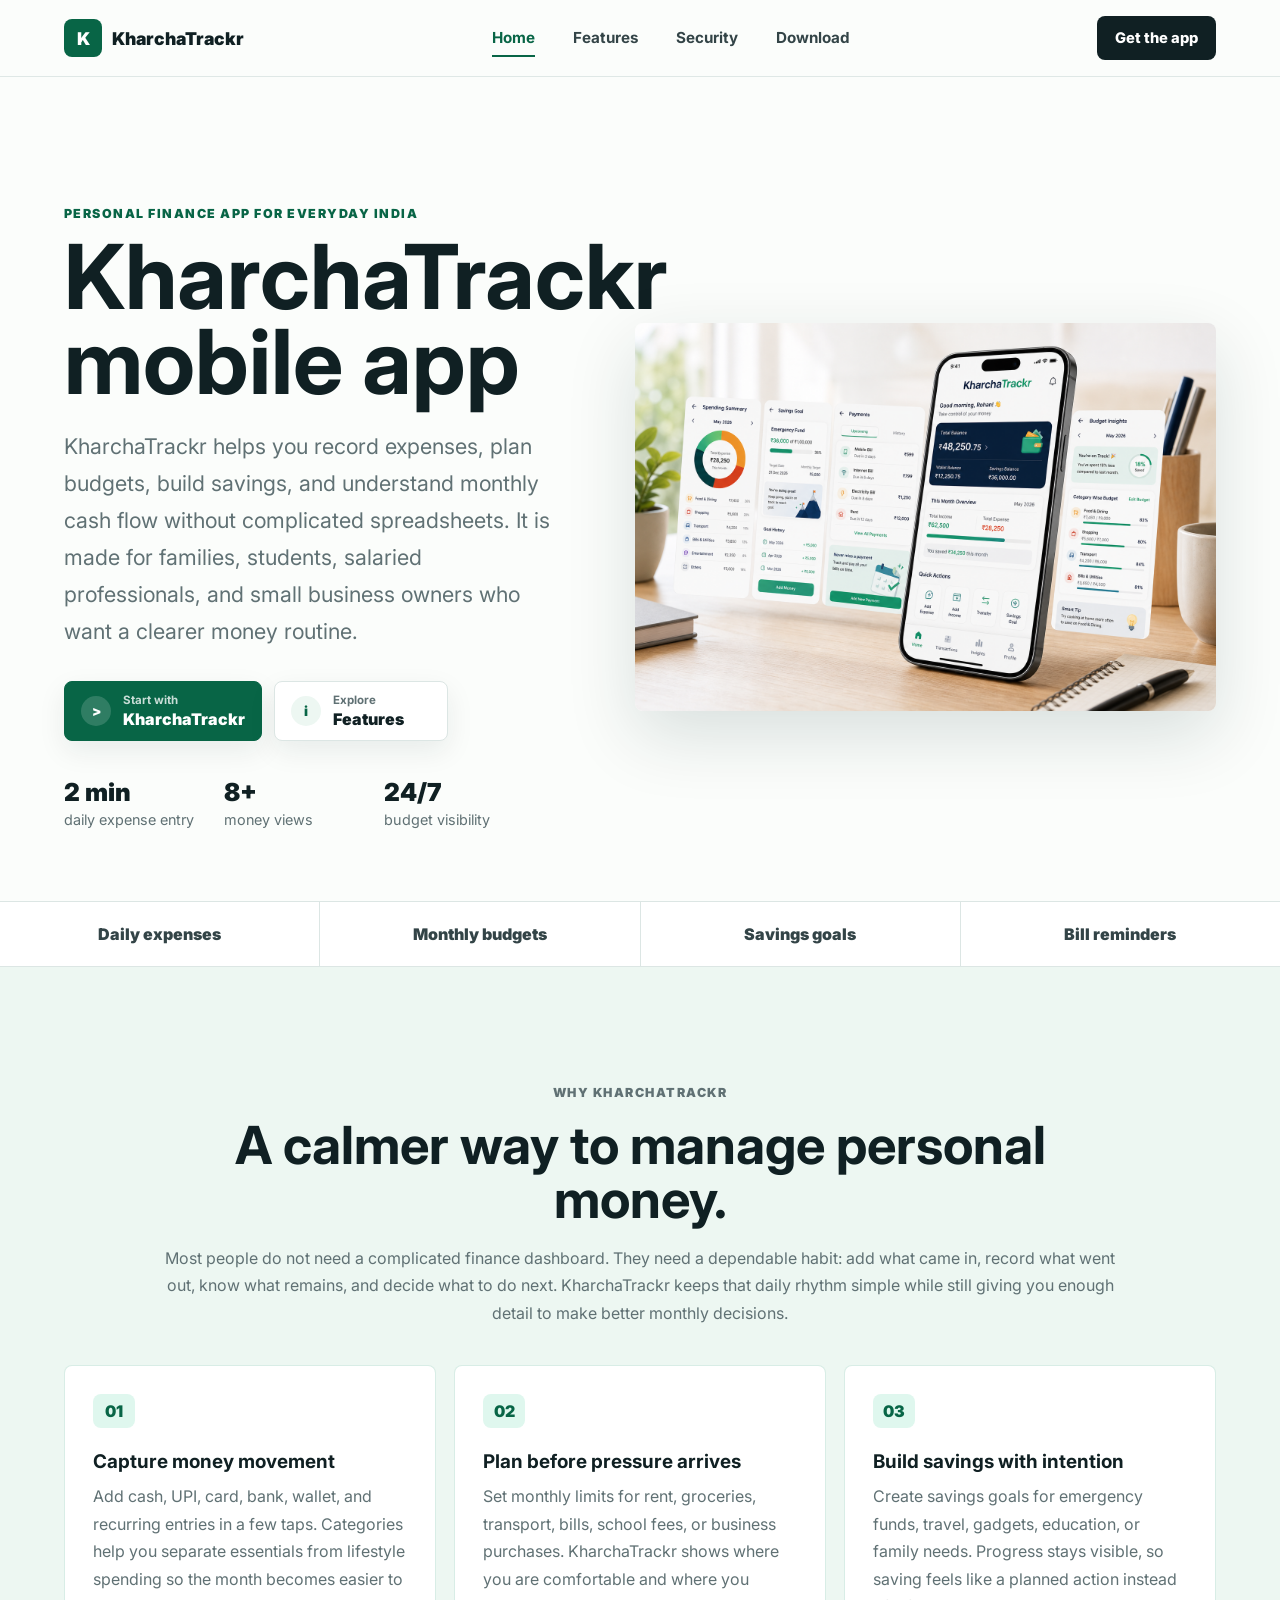
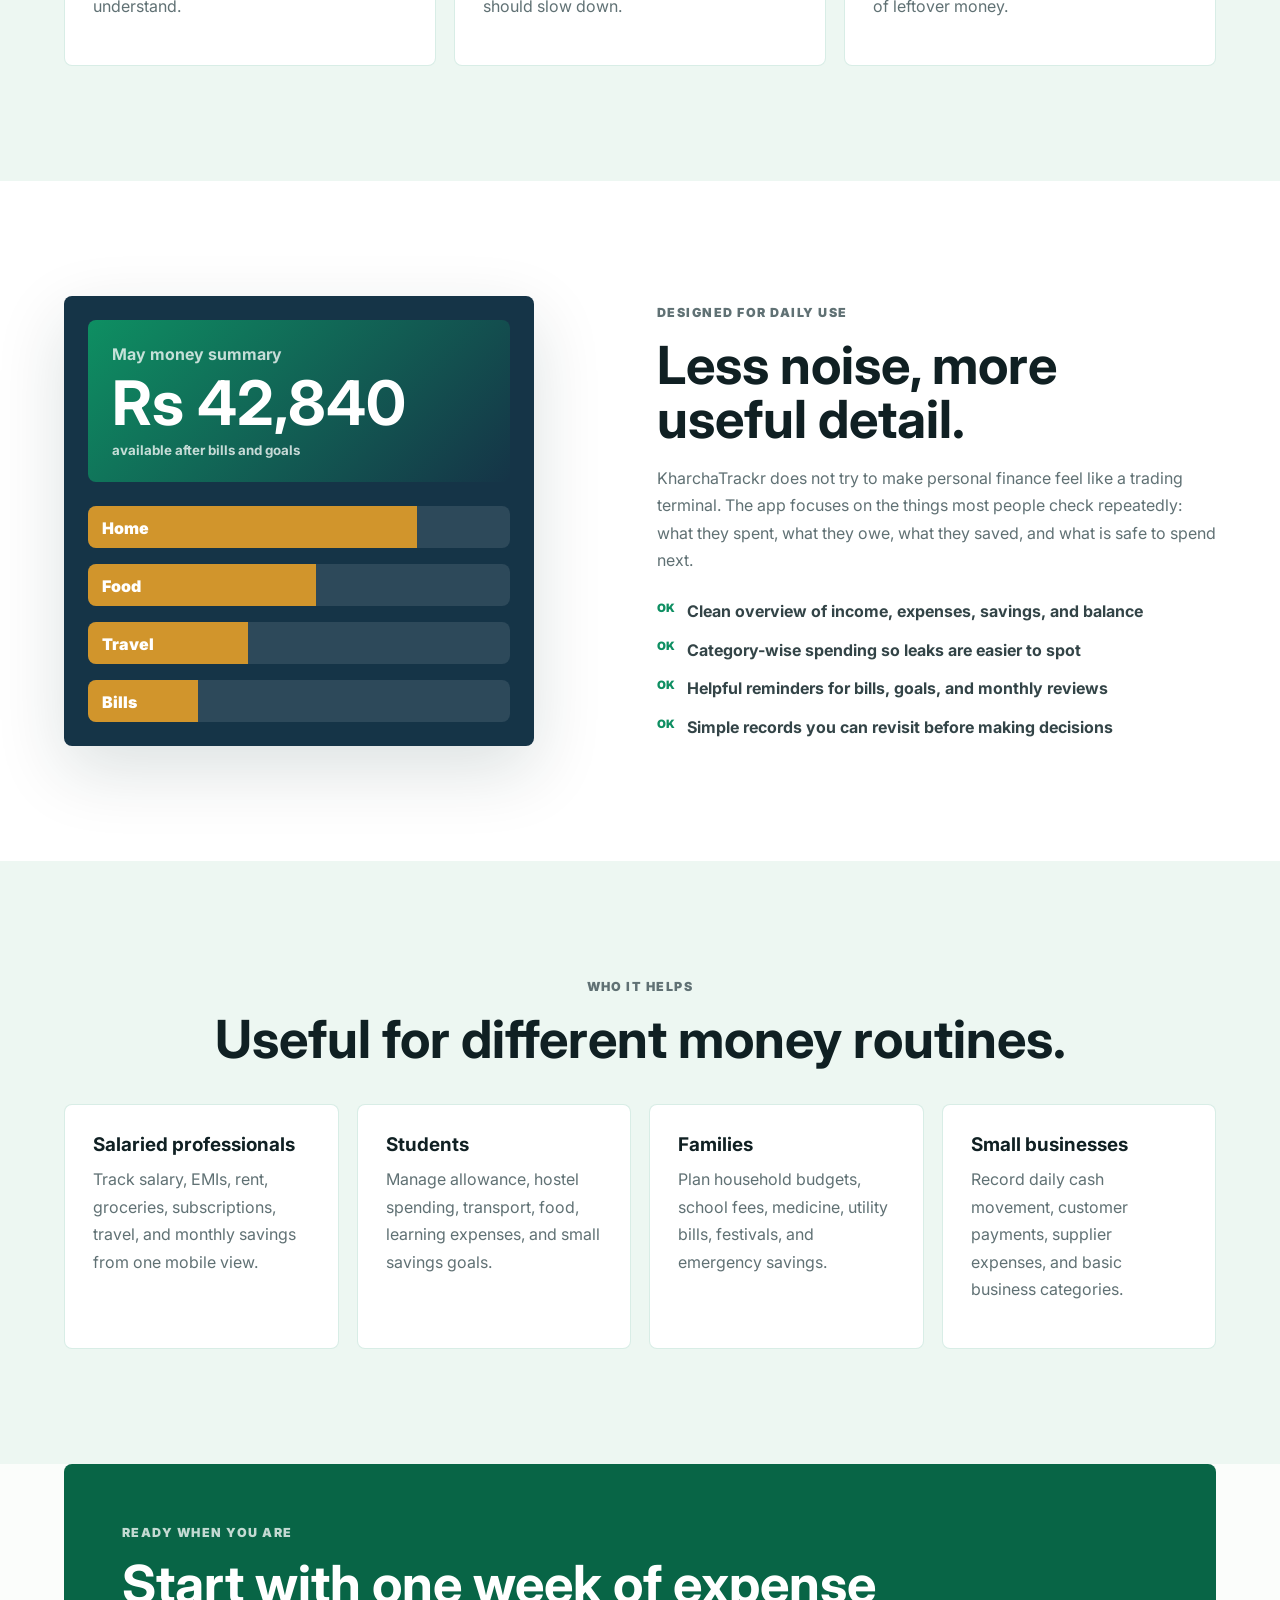
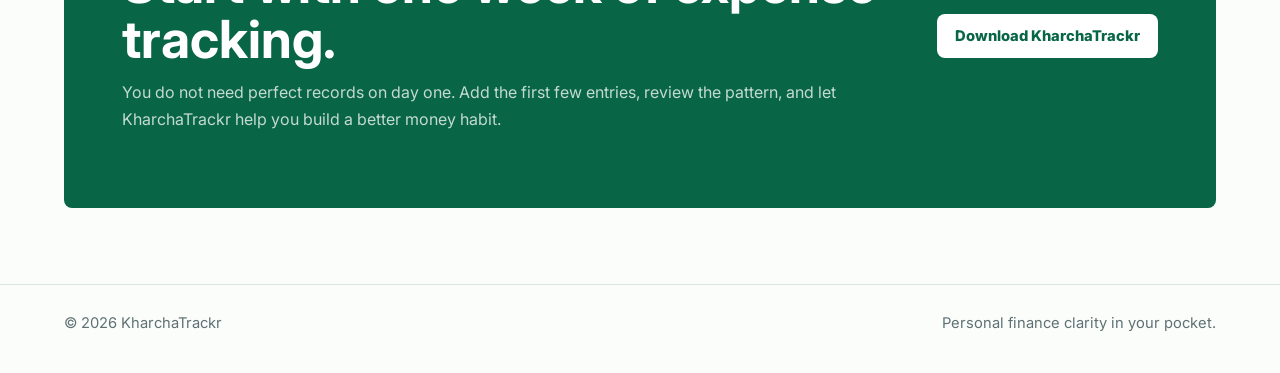
==== index.html @ 27fe38fa "Upload" ====
﻿<!doctype html>
<html lang="en">
  <head>
    <meta charset="utf-8">
    <meta name="viewport" content="width=device-width, initial-scale=1">
    <title>KharchaTrackr Mobile App - Money Management Made Simple</title>
    <meta
      name="description"
      content="KharchaTrackr is a personal finance mobile app for expense tracking, savings goals, budgets, reminders, and practical money insights."
    >
    <link rel="preconnect" href="https://fonts.googleapis.com">
    <link rel="preconnect" href="https://fonts.gstatic.com" crossorigin>
    <link href="https://fonts.googleapis.com/css2?family=Inter:wght@400;500;600;700;800;900&display=swap" rel="stylesheet">
    <link rel="stylesheet" href="styles.css">
  </head>
  <body>
    <header class="site-header" aria-label="Primary navigation">
      <a class="brand" href="index.html" aria-label="KharchaTrackr home">
        <span class="brand-mark">K</span>
        <span>KharchaTrackr</span>
      </a>
      <nav class="nav-links" aria-label="Main menu">
        <a class="active" href="index.html">Home</a>
        <a href="features.html">Features</a>
        <a href="security.html">Security</a>
        <a href="download.html">Download</a>
      </nav>
      <a class="header-action" href="download.html">Get the app</a>
    </header>

    <main>
      <section class="hero hero-large">
        <div class="hero-copy">
          <p class="eyebrow">Personal finance app for everyday India</p>
          <h1>KharchaTrackr mobile app</h1>
          <p class="hero-text">
            KharchaTrackr helps you record expenses, plan budgets, build savings,
            and understand monthly cash flow without complicated spreadsheets.
            It is made for families, students, salaried professionals, and small
            business owners who want a clearer money routine.
          </p>
          <div class="hero-actions" aria-label="Primary actions">
            <a class="store-button primary" href="download.html">
              <span class="store-icon" aria-hidden="true">&gt;</span>
              <span>
                <small>Start with</small>
                KharchaTrackr
              </span>
            </a>
            <a class="store-button" href="features.html">
              <span class="store-icon" aria-hidden="true">i</span>
              <span>
                <small>Explore</small>
                Features
              </span>
            </a>
          </div>
          <dl class="hero-stats" aria-label="KharchaTrackr highlights">
            <div>
              <dt>2 min</dt>
              <dd>daily expense entry</dd>
            </div>
            <div>
              <dt>8+</dt>
              <dd>money views</dd>
            </div>
            <div>
              <dt>24/7</dt>
              <dd>budget visibility</dd>
            </div>
          </dl>
        </div>
        <figure class="hero-media">
          <img
            src="assets/kharchatrackr-hero.png"
            alt="KharchaTrackr mobile app shown on a smartphone with spending, savings, and budget screens"
          >
        </figure>
      </section>

      <section class="trust-strip" aria-label="KharchaTrackr workflows">
        <span>Daily expenses</span>
        <span>Monthly budgets</span>
        <span>Savings goals</span>
        <span>Bill reminders</span>
      </section>

      <section class="section intro-section">
        <div class="section-heading wide">
          <p class="eyebrow">Why KharchaTrackr</p>
          <h2>A calmer way to manage personal money.</h2>
          <p>
            Most people do not need a complicated finance dashboard. They need a
            dependable habit: add what came in, record what went out, know what
            remains, and decide what to do next. KharchaTrackr keeps that daily
            rhythm simple while still giving you enough detail to make better
            monthly decisions.
          </p>
        </div>
        <div class="story-grid">
          <article class="story-card">
            <span class="card-kicker">01</span>
            <h3>Capture money movement</h3>
            <p>
              Add cash, UPI, card, bank, wallet, and recurring entries in a few
              taps. Categories help you separate essentials from lifestyle
              spending so the month becomes easier to understand.
            </p>
          </article>
          <article class="story-card">
            <span class="card-kicker">02</span>
            <h3>Plan before pressure arrives</h3>
            <p>
              Set monthly limits for rent, groceries, transport, bills, school
              fees, or business purchases. KharchaTrackr shows where you are
              comfortable and where you should slow down.
            </p>
          </article>
          <article class="story-card">
            <span class="card-kicker">03</span>
            <h3>Build savings with intention</h3>
            <p>
              Create savings goals for emergency funds, travel, gadgets,
              education, or family needs. Progress stays visible, so saving
              feels like a planned action instead of leftover money.
            </p>
          </article>
        </div>
      </section>

      <section class="split-section">
        <div class="screen-preview" aria-label="KharchaTrackr monthly summary preview">
          <div class="preview-top">
            <span>May money summary</span>
            <strong>Rs 42,840</strong>
            <small>available after bills and goals</small>
          </div>
          <div class="bar-list">
            <span style="--bar: 78%">Home</span>
            <span style="--bar: 54%">Food</span>
            <span style="--bar: 38%">Travel</span>
            <span style="--bar: 26%">Bills</span>
          </div>
        </div>
        <div class="section-heading aligned-left">
          <p class="eyebrow">Designed for daily use</p>
          <h2>Less noise, more useful detail.</h2>
          <p>
            KharchaTrackr does not try to make personal finance feel like a trading
            terminal. The app focuses on the things most people check repeatedly:
            what they spent, what they owe, what they saved, and what is safe to
            spend next.
          </p>
          <ul class="check-list">
            <li>Clean overview of income, expenses, savings, and balance</li>
            <li>Category-wise spending so leaks are easier to spot</li>
            <li>Helpful reminders for bills, goals, and monthly reviews</li>
            <li>Simple records you can revisit before making decisions</li>
          </ul>
        </div>
      </section>

      <section class="section feature-band">
        <div class="section-heading wide">
          <p class="eyebrow">Who it helps</p>
          <h2>Useful for different money routines.</h2>
        </div>
        <div class="persona-grid">
          <article>
            <h3>Salaried professionals</h3>
            <p>Track salary, EMIs, rent, groceries, subscriptions, travel, and monthly savings from one mobile view.</p>
          </article>
          <article>
            <h3>Students</h3>
            <p>Manage allowance, hostel spending, transport, food, learning expenses, and small savings goals.</p>
          </article>
          <article>
            <h3>Families</h3>
            <p>Plan household budgets, school fees, medicine, utility bills, festivals, and emergency savings.</p>
          </article>
          <article>
            <h3>Small businesses</h3>
            <p>Record daily cash movement, customer payments, supplier expenses, and basic business categories.</p>
          </article>
        </div>
      </section>

      <section class="cta-band">
        <div>
          <p class="eyebrow">Ready when you are</p>
          <h2>Start with one week of expense tracking.</h2>
          <p>
            You do not need perfect records on day one. Add the first few
            entries, review the pattern, and let KharchaTrackr help you build a
            better money habit.
          </p>
        </div>
        <a class="header-action cta-action" href="download.html">Download KharchaTrackr</a>
      </section>
    </main>

    <footer class="site-footer">
      <span>&copy; 2026 KharchaTrackr</span>
      <span>Personal finance clarity in your pocket.</span>
    </footer>
  </body>
</html>
---- styles.css ----
:root {
  --ink: #102023;
  --muted: #607174;
  --line: #dce6e4;
  --paper: #fbfdfb;
  --mist: #edf7f2;
  --green: #0e8f62;
  --green-dark: #086546;
  --navy: #153447;
  --aqua: #dff7ee;
  --saffron: #f6a623;
  --white: #ffffff;
  --shadow: 0 24px 70px rgba(10, 45, 39, 0.14);
}

* {
  box-sizing: border-box;
}

html {
  scroll-behavior: smooth;
}

body {
  margin: 0;
  color: var(--ink);
  background: var(--paper);
  font-family: Inter, system-ui, -apple-system, BlinkMacSystemFont, "Segoe UI", sans-serif;
}

a {
  color: inherit;
  text-decoration: none;
}

p {
  margin-top: 0;
}

.site-header {
  position: sticky;
  top: 0;
  z-index: 10;
  display: flex;
  align-items: center;
  justify-content: space-between;
  gap: 24px;
  min-height: 76px;
  padding: 16px clamp(20px, 5vw, 76px);
  background: rgba(251, 253, 251, 0.92);
  border-bottom: 1px solid rgba(220, 230, 228, 0.9);
  backdrop-filter: blur(18px);
}

.brand,
.nav-links,
.hero-actions,
.hero-stats,
.download-actions {
  display: flex;
  align-items: center;
}

.brand {
  gap: 10px;
  font-weight: 900;
  font-size: 1.1rem;
}

.brand-mark {
  display: grid;
  place-items: center;
  width: 38px;
  height: 38px;
  border-radius: 8px;
  color: var(--white);
  background: var(--green-dark);
}

.nav-links {
  gap: clamp(16px, 3vw, 38px);
  color: #334447;
  font-size: 0.95rem;
  font-weight: 700;
}

.nav-links a {
  padding-block: 8px;
  border-bottom: 2px solid transparent;
}

.nav-links a.active,
.nav-links a:hover {
  color: var(--green-dark);
  border-color: var(--green-dark);
}

.header-action {
  display: inline-flex;
  align-items: center;
  justify-content: center;
  min-height: 44px;
  padding: 12px 18px;
  border-radius: 8px;
  color: var(--white);
  background: var(--ink);
  font-size: 0.92rem;
  font-weight: 800;
  white-space: nowrap;
}

.hero {
  display: grid;
  grid-template-columns: minmax(0, 0.92fr) minmax(340px, 1.08fr);
  align-items: center;
  gap: clamp(28px, 6vw, 84px);
  padding: clamp(54px, 8vw, 98px) clamp(20px, 5vw, 76px) 42px;
  overflow: hidden;
}

.hero-large {
  min-height: calc(100vh - 76px);
}

.hero-copy {
  max-width: 760px;
}

.eyebrow {
  margin: 0 0 14px;
  color: var(--green-dark);
  font-size: 0.78rem;
  font-weight: 900;
  letter-spacing: 0.12em;
  text-transform: uppercase;
}

h1,
h2,
h3 {
  margin-top: 0;
  letter-spacing: 0;
}

h1 {
  max-width: 12ch;
  margin-bottom: 24px;
  font-size: clamp(3.4rem, 7vw, 7.4rem);
  line-height: 0.94;
}

h2 {
  margin-bottom: 18px;
  font-size: clamp(2rem, 4.1vw, 4rem);
  line-height: 1.04;
}

h3 {
  margin-bottom: 10px;
  font-size: 1.18rem;
}

.hero-text,
.section-heading p,
.story-card p,
.detail-card p,
.security-card p,
.persona-grid p,
.setup-grid p,
.faq-grid p,
.site-footer,
.cta-band p,
.page-hero p,
.download-hero p,
.policy-panel p {
  color: var(--muted);
  line-height: 1.72;
}

.hero-text {
  max-width: 680px;
  margin-bottom: 30px;
  font-size: clamp(1.08rem, 2vw, 1.35rem);
}

.hero-actions,
.download-actions {
  flex-wrap: wrap;
  gap: 12px;
}

.store-button {
  display: inline-flex;
  align-items: center;
  gap: 12px;
  min-width: 174px;
  min-height: 60px;
  padding: 10px 16px;
  border: 1px solid var(--line);
  border-radius: 8px;
  background: var(--white);
  box-shadow: 0 10px 28px rgba(16, 32, 35, 0.08);
  font-weight: 900;
}

.store-button small {
  display: block;
  margin-bottom: 2px;
  color: var(--muted);
  font-size: 0.72rem;
  font-weight: 700;
}

.store-button.primary {
  color: var(--white);
  background: var(--green-dark);
  border-color: var(--green-dark);
}

.store-button.primary small {
  color: rgba(255, 255, 255, 0.78);
}

.store-icon {
  display: grid;
  place-items: center;
  width: 30px;
  height: 30px;
  border-radius: 50%;
  background: rgba(255, 255, 255, 0.16);
  font-size: 0.85rem;
}

.store-button:not(.primary) .store-icon {
  color: var(--green-dark);
  background: var(--mist);
}

.hero-stats {
  flex-wrap: wrap;
  gap: 28px;
  margin: 36px 0 0;
}

.hero-stats div {
  min-width: 132px;
}

.hero-stats dt {
  font-size: 1.55rem;
  font-weight: 900;
}

.hero-stats dd {
  margin: 4px 0 0;
  color: var(--muted);
  font-size: 0.9rem;
}

.hero-media {
  margin: 0;
  width: 100%;
}

.hero-media img {
  display: block;
  width: min(100%, 860px);
  margin-left: auto;
  border-radius: 8px;
  box-shadow: var(--shadow);
}

.trust-strip {
  display: grid;
  grid-template-columns: repeat(4, minmax(0, 1fr));
  gap: 1px;
  background: var(--line);
  border-block: 1px solid var(--line);
}

.trust-strip span {
  padding: 22px 20px;
  background: var(--white);
  text-align: center;
  color: #334447;
  font-weight: 900;
}

.section,
.page-hero,
.download-hero {
  padding: clamp(66px, 9vw, 118px) clamp(20px, 5vw, 76px);
}

.page-hero {
  max-width: 1120px;
}

.page-hero h1,
.download-hero h1 {
  max-width: 900px;
  font-size: clamp(3rem, 6.2vw, 6.4rem);
}

.page-hero p,
.download-hero p {
  max-width: 760px;
  font-size: 1.15rem;
}

.security-hero {
  background: var(--mist);
  max-width: none;
}

.intro-section,
.feature-band,
.workflow-section,
.faq-section {
  background: var(--mist);
}

.section-heading {
  max-width: 780px;
  margin: 0 auto 38px;
  text-align: center;
}

.section-heading.wide {
  max-width: 950px;
}

.section-heading.aligned-left {
  margin: 0;
  text-align: left;
}

.story-grid,
.feature-detail-grid,
.security-grid,
.persona-grid,
.setup-grid,
.faq-grid {
  display: grid;
  gap: 18px;
}

.story-grid {
  grid-template-columns: repeat(3, minmax(0, 1fr));
}

.feature-detail-grid,
.security-grid,
.setup-grid,
.faq-grid {
  grid-template-columns: repeat(2, minmax(0, 1fr));
}

.persona-grid {
  grid-template-columns: repeat(4, minmax(0, 1fr));
}

.story-card,
.detail-card,
.security-card,
.persona-grid article,
.setup-grid article,
.faq-grid article,
.policy-panel,
.download-panel {
  padding: 28px;
  border: 1px solid rgba(14, 143, 98, 0.16);
  border-radius: 8px;
  background: var(--white);
}

.story-card,
.detail-card,
.security-card {
  min-height: 260px;
}

.card-kicker,
.panel-label {
  display: inline-flex;
  align-items: center;
  justify-content: center;
  min-width: 42px;
  height: 34px;
  margin-bottom: 22px;
  padding-inline: 10px;
  border-radius: 8px;
  color: var(--green-dark);
  background: var(--aqua);
  font-weight: 900;
}

.feature-icon {
  display: grid;
  place-items: center;
  width: 48px;
  height: 48px;
  margin-bottom: 24px;
  border-radius: 8px;
  color: var(--white);
  background: var(--green);
  font-weight: 900;
}

.split-section {
  display: grid;
  grid-template-columns: minmax(280px, 0.9fr) minmax(0, 1fr);
  align-items: center;
  gap: clamp(34px, 7vw, 92px);
  padding: clamp(66px, 9vw, 120px) clamp(20px, 5vw, 76px);
  background: var(--white);
}

.screen-preview {
  width: min(100%, 470px);
  padding: 24px;
  border-radius: 8px;
  background: var(--navy);
  box-shadow: var(--shadow);
}

.preview-top {
  display: grid;
  gap: 8px;
  padding: 24px;
  border-radius: 8px;
  color: var(--white);
  background: linear-gradient(135deg, #0e8f62, #153447);
}

.preview-top span,
.preview-top small {
  color: rgba(255, 255, 255, 0.76);
  font-weight: 700;
}

.preview-top strong {
  font-size: clamp(2.3rem, 4.8vw, 4.2rem);
  line-height: 1;
}

.bar-list {
  display: grid;
  gap: 16px;
  margin-top: 24px;
}

.bar-list span {
  position: relative;
  display: flex;
  height: 42px;
  padding: 12px 14px;
  overflow: hidden;
  border-radius: 8px;
  color: var(--white);
  background: rgba(255, 255, 255, 0.1);
  font-weight: 900;
  isolation: isolate;
}

.bar-list span::before {
  content: "";
  position: absolute;
  z-index: -1;
  inset: 0 auto 0 0;
  width: var(--bar);
  background: rgba(246, 166, 35, 0.82);
}

.check-list {
  display: grid;
  gap: 14px;
  margin: 24px 0 0;
  padding: 0;
  list-style: none;
}

.check-list li {
  position: relative;
  padding-left: 30px;
  color: #334447;
  font-weight: 700;
  line-height: 1.55;
}

.check-list li::before {
  content: "OK";
  position: absolute;
  left: 0;
  top: 0.05rem;
  color: var(--green);
  font-size: 0.72rem;
  font-weight: 900;
}

.cta-band {
  display: flex;
  align-items: center;
  justify-content: space-between;
  gap: 30px;
  margin: 0 clamp(20px, 5vw, 76px) clamp(48px, 6vw, 78px);
  padding: clamp(34px, 5vw, 58px);
  border-radius: 8px;
  color: var(--white);
  background: var(--green-dark);
}

.cta-band .eyebrow,
.cta-band p {
  color: rgba(255, 255, 255, 0.76);
}

.cta-band h2 {
  max-width: 760px;
  margin-bottom: 12px;
}

.cta-action {
  background: var(--white);
  color: var(--green-dark);
}

.timeline {
  display: grid;
  grid-template-columns: repeat(4, minmax(0, 1fr));
  gap: 18px;
}

.timeline article {
  padding: 26px;
  border-radius: 8px;
  background: var(--white);
  border: 1px solid var(--line);
}

.timeline span {
  display: block;
  margin-bottom: 16px;
  color: var(--green-dark);
  font-weight: 900;
}

.download-hero {
  display: grid;
  grid-template-columns: minmax(0, 1fr) minmax(320px, 0.55fr);
  align-items: center;
  gap: clamp(30px, 6vw, 88px);
}

.download-panel {
  box-shadow: var(--shadow);
}

.number-list {
  display: grid;
  gap: 14px;
  margin: 18px 0 0;
  padding-left: 22px;
  color: #334447;
  line-height: 1.6;
  font-weight: 700;
}

.ready-list {
  display: grid;
  gap: 1px;
  overflow: hidden;
  border: 1px solid var(--line);
  border-radius: 8px;
  background: var(--line);
}

.ready-list div {
  display: grid;
  grid-template-columns: 220px minmax(0, 1fr);
  gap: 20px;
  padding: 22px;
  background: var(--white);
}

.ready-list strong {
  color: var(--ink);
}

.ready-list span {
  color: var(--muted);
  line-height: 1.6;
}

.site-footer {
  display: flex;
  justify-content: space-between;
  gap: 20px;
  padding: 26px clamp(20px, 5vw, 76px) 36px;
  border-top: 1px solid var(--line);
  font-size: 0.92rem;
}

@media (max-width: 1080px) {
  .hero,
  .split-section,
  .download-hero {
    grid-template-columns: 1fr;
  }

  .hero-large {
    min-height: auto;
  }

  .hero-media img {
    margin-inline: auto;
  }

  .story-grid,
  .feature-detail-grid,
  .security-grid,
  .persona-grid,
  .setup-grid,
  .faq-grid,
  .timeline {
    grid-template-columns: repeat(2, minmax(0, 1fr));
  }

  .cta-band {
    align-items: flex-start;
    flex-direction: column;
  }
}

@media (max-width: 760px) {
  .site-header {
    position: static;
    align-items: flex-start;
    flex-direction: column;
    gap: 14px;
    padding: 14px 18px;
  }

  .nav-links {
    width: 100%;
    gap: 10px;
    overflow-x: auto;
    padding-bottom: 4px;
  }

  .header-action {
    width: 100%;
  }

  .hero,
  .section,
  .page-hero,
  .download-hero,
  .split-section {
    padding-inline: 18px;
  }

  h1,
  .page-hero h1,
  .download-hero h1 {
    max-width: 11ch;
    font-size: clamp(2.8rem, 15vw, 4.8rem);
  }

  h2 {
    font-size: clamp(1.85rem, 9vw, 3rem);
  }

  .hero-actions,
  .download-actions,
  .store-button,
  .cta-action {
    width: 100%;
  }

  .store-button {
    justify-content: flex-start;
  }

  .hero-stats {
    display: grid;
    grid-template-columns: repeat(3, minmax(0, 1fr));
    gap: 10px;
  }

  .hero-stats div {
    min-width: 0;
  }

  .hero-stats dt {
    font-size: 1.1rem;
  }

  .hero-stats dd {
    font-size: 0.78rem;
  }

  .trust-strip,
  .story-grid,
  .feature-detail-grid,
  .security-grid,
  .persona-grid,
  .setup-grid,
  .faq-grid,
  .timeline {
    grid-template-columns: 1fr;
  }

  .story-card,
  .detail-card,
  .security-card {
    min-height: 0;
  }

  .ready-list div {
    grid-template-columns: 1fr;
    gap: 8px;
  }

  .cta-band {
    margin-inline: 18px;
    padding: 28px 20px;
  }

  .site-footer {
    flex-direction: column;
    padding-inline: 18px;
  }
}
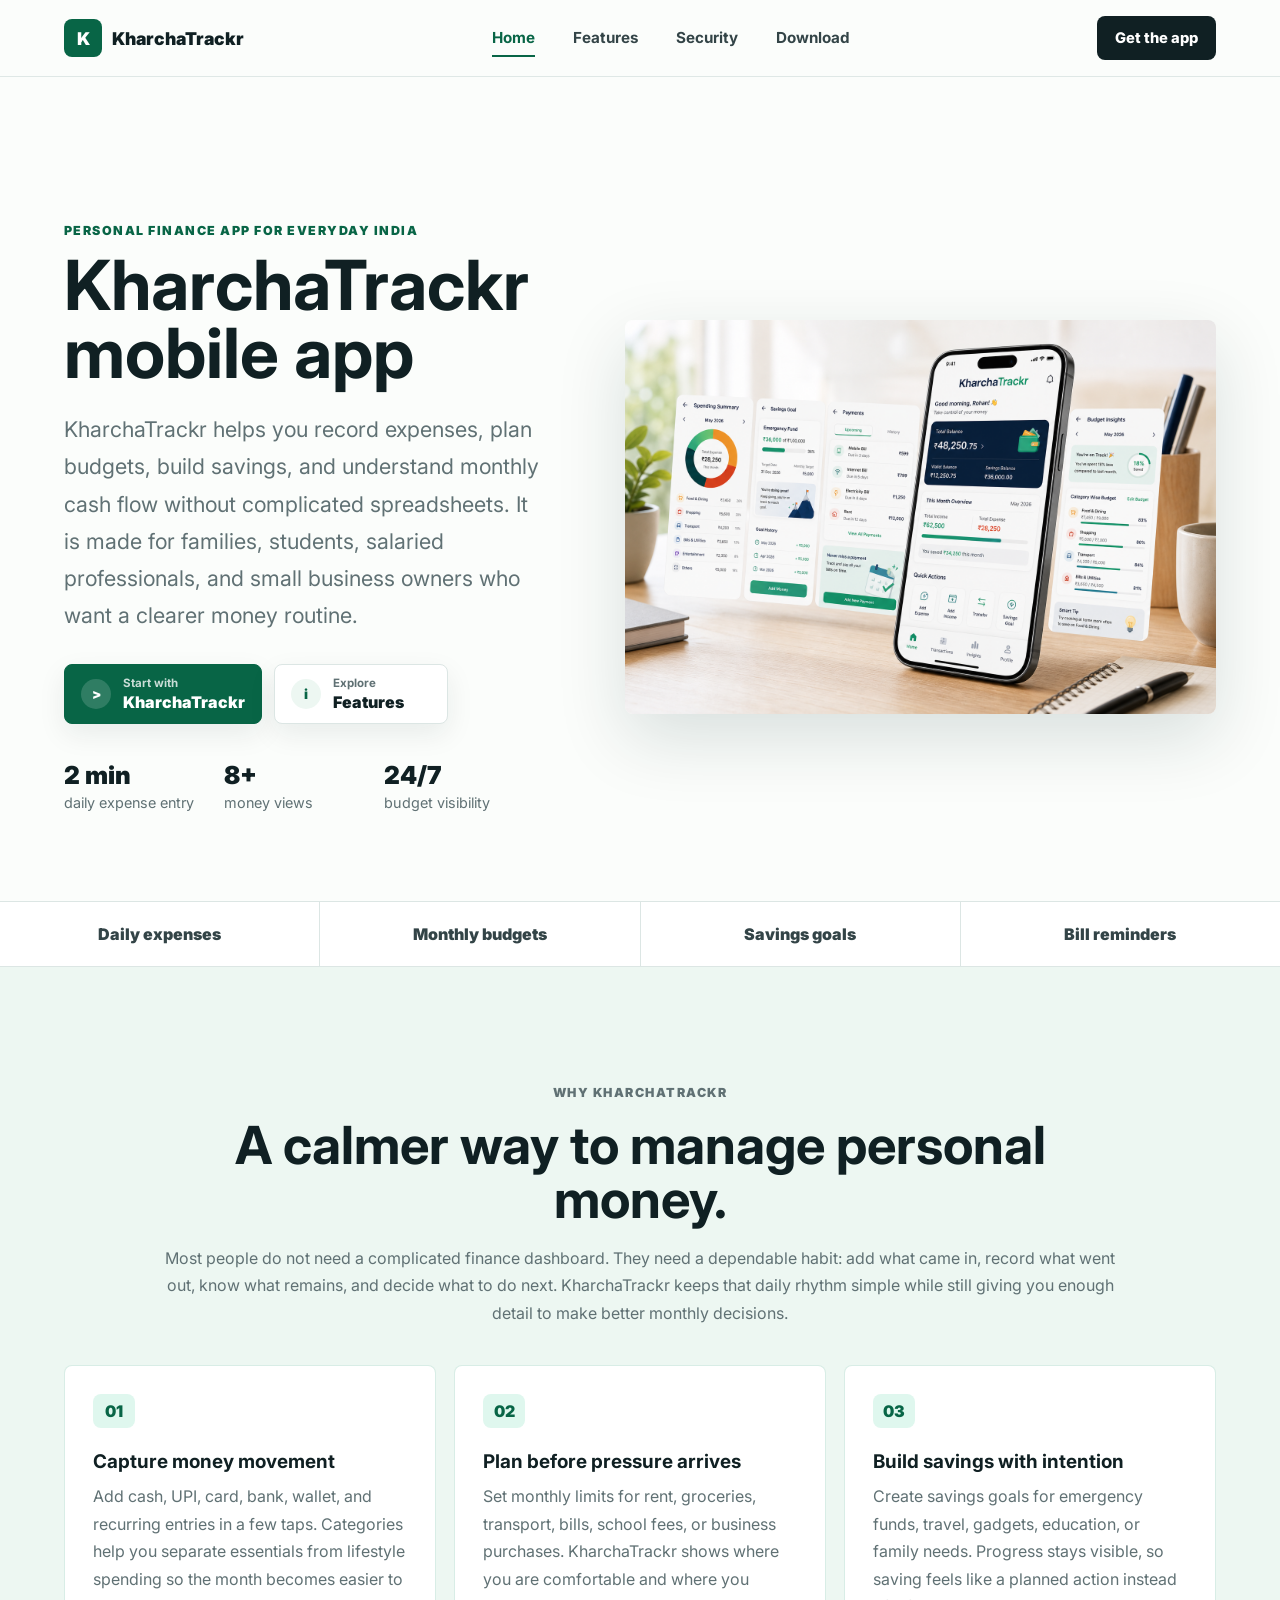
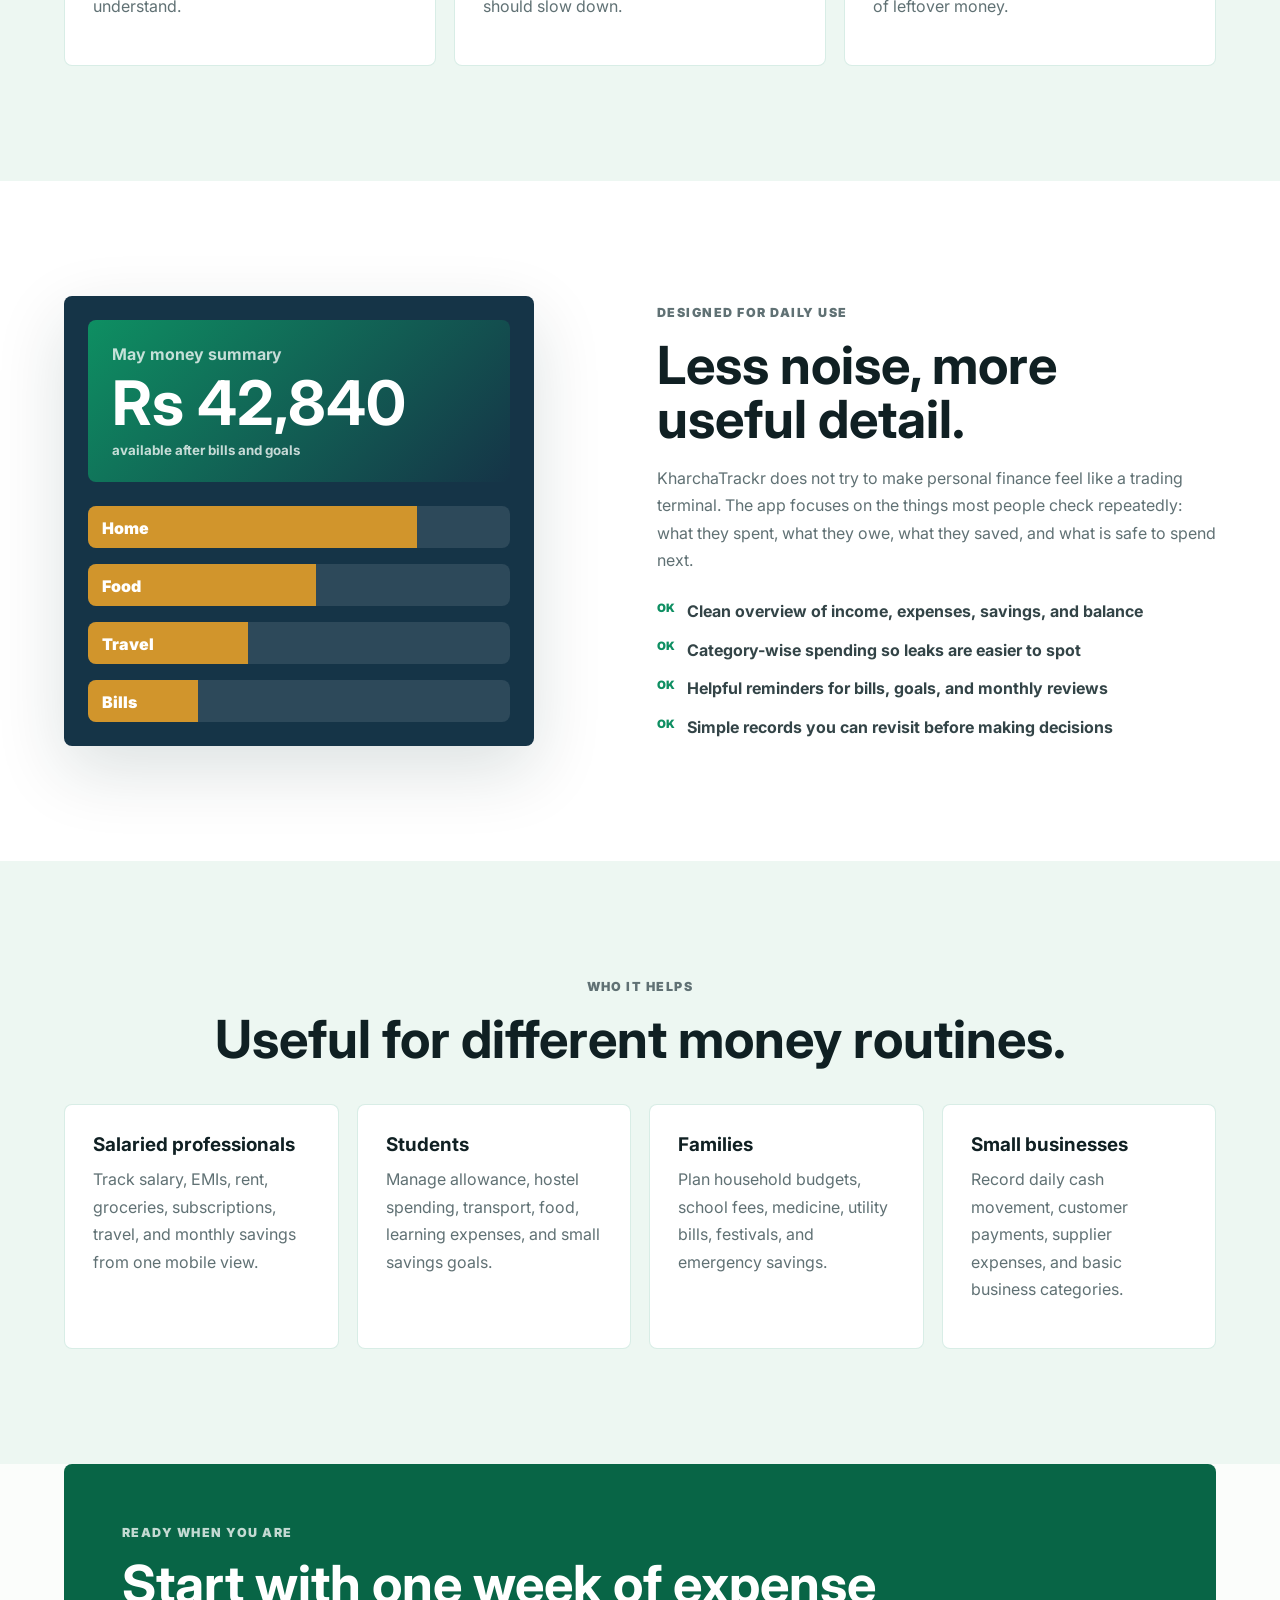
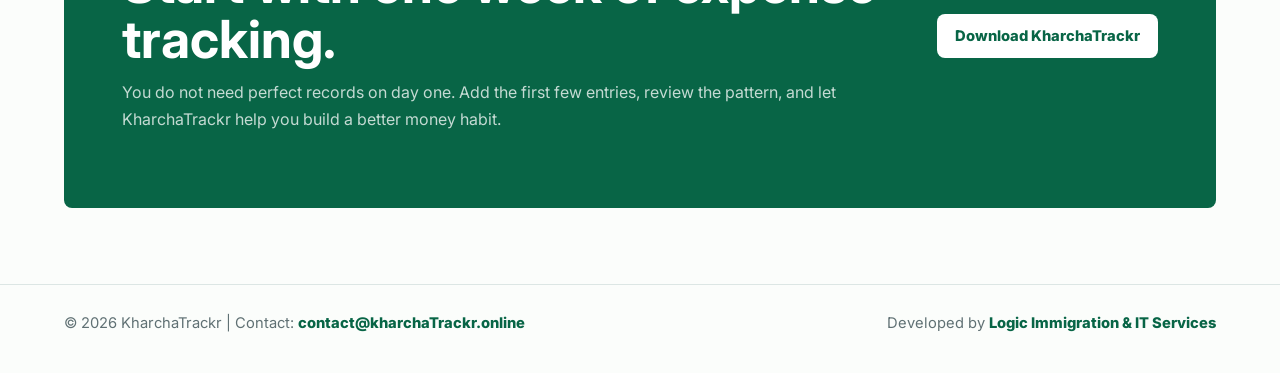
==== commit 8c3013e5: "update all" ====
--- a/index.html
+++ b/index.html
@@ -19,7 +19,11 @@
         <span class="brand-mark">K</span>
         <span>KharchaTrackr</span>
       </a>
-      <nav class="nav-links" aria-label="Main menu">
+      <button class="menu-button" type="button" aria-expanded="false" aria-controls="main-menu">
+        <span class="menu-icon"></span>
+        <span>Menu</span>
+      </button>
+      <nav class="nav-links" id="main-menu" aria-label="Main menu">
         <a class="active" href="index.html">Home</a>
         <a href="features.html">Features</a>
         <a href="security.html">Security</a>
@@ -200,10 +204,11 @@
     </main>
 
     <footer class="site-footer">
-      <span>&copy; 2026 KharchaTrackr</span>
-      <span>Personal finance clarity in your pocket.</span>
+      <span>&copy; 2026 KharchaTrackr | Contact: <a href="mailto:contact@kharchaTrackr.online">contact@kharchaTrackr.online</a></span>
+      <span>
+        Developed by <a href="https://logicservices.online" target="_blank" rel="noopener">Logic Immigration &amp; IT Services</a>
+      </span>
     </footer>
+    <script src="script.js"></script>
   </body>
 </html>
-
-
--- a/styles.css
+++ b/styles.css
@@ -26,6 +26,7 @@
   color: var(--ink);
   background: var(--paper);
   font-family: Inter, system-ui, -apple-system, BlinkMacSystemFont, "Segoe UI", sans-serif;
+  overflow-x: hidden;
 }
 
 a {
@@ -40,7 +41,7 @@
 .site-header {
   position: sticky;
   top: 0;
-  z-index: 10;
+  z-index: 100;
   display: flex;
   align-items: center;
   justify-content: space-between;
@@ -65,6 +66,7 @@
   gap: 10px;
   font-weight: 900;
   font-size: 1.1rem;
+  min-width: max-content;
 }
 
 .brand-mark {
@@ -82,6 +84,72 @@
   color: #334447;
   font-size: 0.95rem;
   font-weight: 700;
+  min-width: 0;
+}
+
+.menu-button {
+  display: none;
+  align-items: center;
+  justify-content: center;
+  gap: 9px;
+  min-height: 42px;
+  padding: 10px 13px;
+  border: 1px solid var(--line);
+  border-radius: 8px;
+  color: var(--ink);
+  background: var(--white);
+  font-size: 0.9rem;
+  font-weight: 900;
+  cursor: pointer;
+}
+
+.menu-button:focus-visible {
+  outline: 3px solid rgba(14, 143, 98, 0.35);
+  outline-offset: 3px;
+}
+
+.menu-icon,
+.menu-icon::before,
+.menu-icon::after {
+  display: block;
+  width: 18px;
+  height: 2px;
+  border-radius: 999px;
+  background: currentColor;
+  transition: transform 180ms ease, top 180ms ease, background 180ms ease;
+}
+
+.menu-icon {
+  position: relative;
+}
+
+.menu-icon::before,
+.menu-icon::after {
+  content: "";
+  position: absolute;
+  left: 0;
+}
+
+.menu-icon::before {
+  top: -6px;
+}
+
+.menu-icon::after {
+  top: 6px;
+}
+
+.site-header.is-open .menu-icon {
+  background: transparent;
+}
+
+.site-header.is-open .menu-icon::before {
+  top: 0;
+  transform: rotate(45deg);
+}
+
+.site-header.is-open .menu-icon::after {
+  top: 0;
+  transform: rotate(-45deg);
 }
 
 .nav-links a {
@@ -111,7 +179,7 @@
 
 .hero {
   display: grid;
-  grid-template-columns: minmax(0, 0.92fr) minmax(340px, 1.08fr);
+  grid-template-columns: minmax(0, 0.9fr) minmax(420px, 1.1fr);
   align-items: center;
   gap: clamp(28px, 6vw, 84px);
   padding: clamp(54px, 8vw, 98px) clamp(20px, 5vw, 76px) 42px;
@@ -124,6 +192,7 @@
 
 .hero-copy {
   max-width: 760px;
+  min-width: 0;
 }
 
 .eyebrow {
@@ -143,10 +212,10 @@
 }
 
 h1 {
-  max-width: 12ch;
+  max-width: 760px;
   margin-bottom: 24px;
-  font-size: clamp(3.4rem, 7vw, 7.4rem);
-  line-height: 0.94;
+  font-size: clamp(3.2rem, 5.4vw, 5.8rem);
+  line-height: 0.98;
 }
 
 h2 {
@@ -221,6 +290,10 @@
   color: rgba(255, 255, 255, 0.78);
 }
 
+.play-store-button {
+  min-width: 190px;
+}
+
 .store-icon {
   display: grid;
   place-items: center;
@@ -236,6 +309,35 @@
   background: var(--mist);
 }
 
+.google-play-icon {
+  background: var(--white);
+}
+
+.google-play-icon svg {
+  width: 20px;
+  height: 20px;
+}
+
+.google-play-icon path {
+  stroke: none;
+}
+
+.play-blue {
+  fill: #00a0ff;
+}
+
+.play-green {
+  fill: #00d084;
+}
+
+.play-yellow {
+  fill: #ffcf3f;
+}
+
+.play-red {
+  fill: #ff4c4c;
+}
+
 .hero-stats {
   flex-wrap: wrap;
   gap: 28px;
@@ -259,12 +361,15 @@
 
 .hero-media {
   margin: 0;
+  min-width: 0;
   width: 100%;
 }
 
 .hero-media img {
   display: block;
-  width: min(100%, 860px);
+  width: min(100%, 900px);
+  max-height: min(62vh, 620px);
+  object-fit: cover;
   margin-left: auto;
   border-radius: 8px;
   box-shadow: var(--shadow);
@@ -368,7 +473,7 @@
 .faq-grid article,
 .policy-panel,
 .download-panel {
-  padding: 28px;
+  padding: clamp(22px, 3vw, 28px);
   border: 1px solid rgba(14, 143, 98, 0.16);
   border-radius: 8px;
   background: var(--white);
@@ -378,6 +483,14 @@
 .detail-card,
 .security-card {
   min-height: 260px;
+}
+
+.detail-card h2,
+.security-card h2,
+.policy-panel h2,
+.download-panel h2 {
+  font-size: clamp(1.55rem, 2.4vw, 2.35rem);
+  line-height: 1.12;
 }
 
 .card-kicker,
@@ -601,6 +714,54 @@
   font-size: 0.92rem;
 }
 
+.site-footer span:last-child {
+  text-align: right;
+}
+
+.site-footer a {
+  color: var(--green-dark);
+  font-weight: 800;
+}
+
+.back-to-top {
+  position: fixed;
+  right: clamp(16px, 3vw, 34px);
+  bottom: clamp(16px, 3vw, 34px);
+  z-index: 90;
+  display: grid;
+  place-items: center;
+  width: 48px;
+  height: 48px;
+  border: 1px solid rgba(255, 255, 255, 0.26);
+  border-radius: 8px;
+  color: var(--white);
+  background: var(--ink);
+  box-shadow: 0 16px 36px rgba(16, 32, 35, 0.24);
+  font-size: 1.4rem;
+  font-weight: 900;
+  line-height: 1;
+  cursor: pointer;
+  opacity: 0;
+  pointer-events: none;
+  transform: translateY(12px);
+  transition: opacity 180ms ease, transform 180ms ease, background 180ms ease;
+}
+
+.back-to-top.is-visible {
+  opacity: 1;
+  pointer-events: auto;
+  transform: translateY(0);
+}
+
+.back-to-top:hover {
+  background: var(--green-dark);
+}
+
+.back-to-top:focus-visible {
+  outline: 3px solid rgba(14, 143, 98, 0.35);
+  outline-offset: 3px;
+}
+
 @media (max-width: 1080px) {
   .hero,
   .split-section,
@@ -613,6 +774,7 @@
   }
 
   .hero-media img {
+    max-height: none;
     margin-inline: auto;
   }
 
@@ -632,24 +794,99 @@
   }
 }
 
-@media (max-width: 760px) {
+@media (max-width: 900px) {
   .site-header {
-    position: static;
-    align-items: flex-start;
+    gap: 16px;
+    padding-inline: 24px;
+  }
+
+  .nav-links {
+    gap: 18px;
+  }
+
+  .header-action {
+    padding-inline: 14px;
+  }
+
+  .trust-strip {
+    grid-template-columns: repeat(2, minmax(0, 1fr));
+  }
+
+  .hero {
+    padding-top: 44px;
+  }
+}
+
+@media (max-width: 820px) {
+  .site-header {
+    position: sticky;
+    display: grid;
+    grid-template-columns: minmax(0, 1fr) auto;
+    align-items: center;
+    gap: 12px;
+    min-height: 66px;
+    padding: 12px 18px;
+    overflow: visible;
+  }
+
+  .brand {
+    min-width: 0;
+  }
+
+  .brand span:last-child {
+    overflow: hidden;
+    text-overflow: ellipsis;
+    white-space: nowrap;
+  }
+
+  .menu-button {
+    display: inline-flex;
+  }
+
+  .nav-links {
+    display: none;
+    grid-column: 1 / -1;
+    align-items: stretch;
+    width: 100%;
+    gap: 0;
+    margin-top: 2px;
+    padding: 8px;
+    border: 1px solid var(--line);
+    border-radius: 8px;
+    background: var(--white);
+    box-shadow: 0 18px 42px rgba(16, 32, 35, 0.12);
+  }
+
+  .nav-links a {
+    padding: 13px 12px;
+    border-bottom: 0;
+    border-radius: 8px;
+  }
+
+  .nav-links a.active,
+  .nav-links a:hover {
+    background: var(--mist);
+  }
+
+  .header-action {
+    padding-inline: 18px;
+  }
+
+  .site-header > .header-action {
+    display: none;
+    grid-column: 1 / -1;
+    width: 100%;
+  }
+
+  .site-header.is-open .nav-links,
+  .site-header.is-open > .header-action {
+    display: flex;
     flex-direction: column;
-    gap: 14px;
-    padding: 14px 18px;
-  }
-
-  .nav-links {
-    width: 100%;
-    gap: 10px;
-    overflow-x: auto;
-    padding-bottom: 4px;
-  }
-
-  .header-action {
-    width: 100%;
+  }
+
+  .site-header.is-open > .header-action {
+    align-items: center;
+    margin-top: -4px;
   }
 
   .hero,
@@ -663,8 +900,9 @@
   h1,
   .page-hero h1,
   .download-hero h1 {
-    max-width: 11ch;
-    font-size: clamp(2.8rem, 15vw, 4.8rem);
+    max-width: 100%;
+    font-size: clamp(2.7rem, 13vw, 4.25rem);
+    line-height: 1;
   }
 
   h2 {
@@ -684,7 +922,7 @@
 
   .hero-stats {
     display: grid;
-    grid-template-columns: repeat(3, minmax(0, 1fr));
+    grid-template-columns: repeat(auto-fit, minmax(96px, 1fr));
     gap: 10px;
   }
 
@@ -711,6 +949,10 @@
     grid-template-columns: 1fr;
   }
 
+  .trust-strip span {
+    padding-block: 18px;
+  }
+
   .story-card,
   .detail-card,
   .security-card {
@@ -731,4 +973,72 @@
     flex-direction: column;
     padding-inline: 18px;
   }
-}
+
+  .site-footer span:last-child {
+    text-align: left;
+  }
+
+  .back-to-top {
+    width: 44px;
+    height: 44px;
+    font-size: 1.25rem;
+  }
+}
+
+@media (max-width: 420px) {
+  .site-header {
+    padding-inline: 14px;
+  }
+
+  .brand {
+    font-size: 1rem;
+  }
+
+  .brand-mark {
+    width: 34px;
+    height: 34px;
+  }
+
+  .menu-button {
+    min-height: 40px;
+    padding-inline: 11px;
+  }
+
+  .hero,
+  .section,
+  .page-hero,
+  .download-hero,
+  .split-section {
+    padding-inline: 14px;
+  }
+
+  h1,
+  .page-hero h1,
+  .download-hero h1 {
+    font-size: clamp(2.2rem, 11vw, 3rem);
+  }
+
+  .hero-text,
+  .page-hero p,
+  .download-hero p {
+    font-size: 1rem;
+  }
+
+  .hero-stats,
+  .download-actions,
+  .hero-actions {
+    gap: 10px;
+  }
+
+  .screen-preview {
+    padding: 16px;
+  }
+
+  .preview-top {
+    padding: 18px;
+  }
+
+  .cta-band {
+    margin-inline: 14px;
+  }
+}
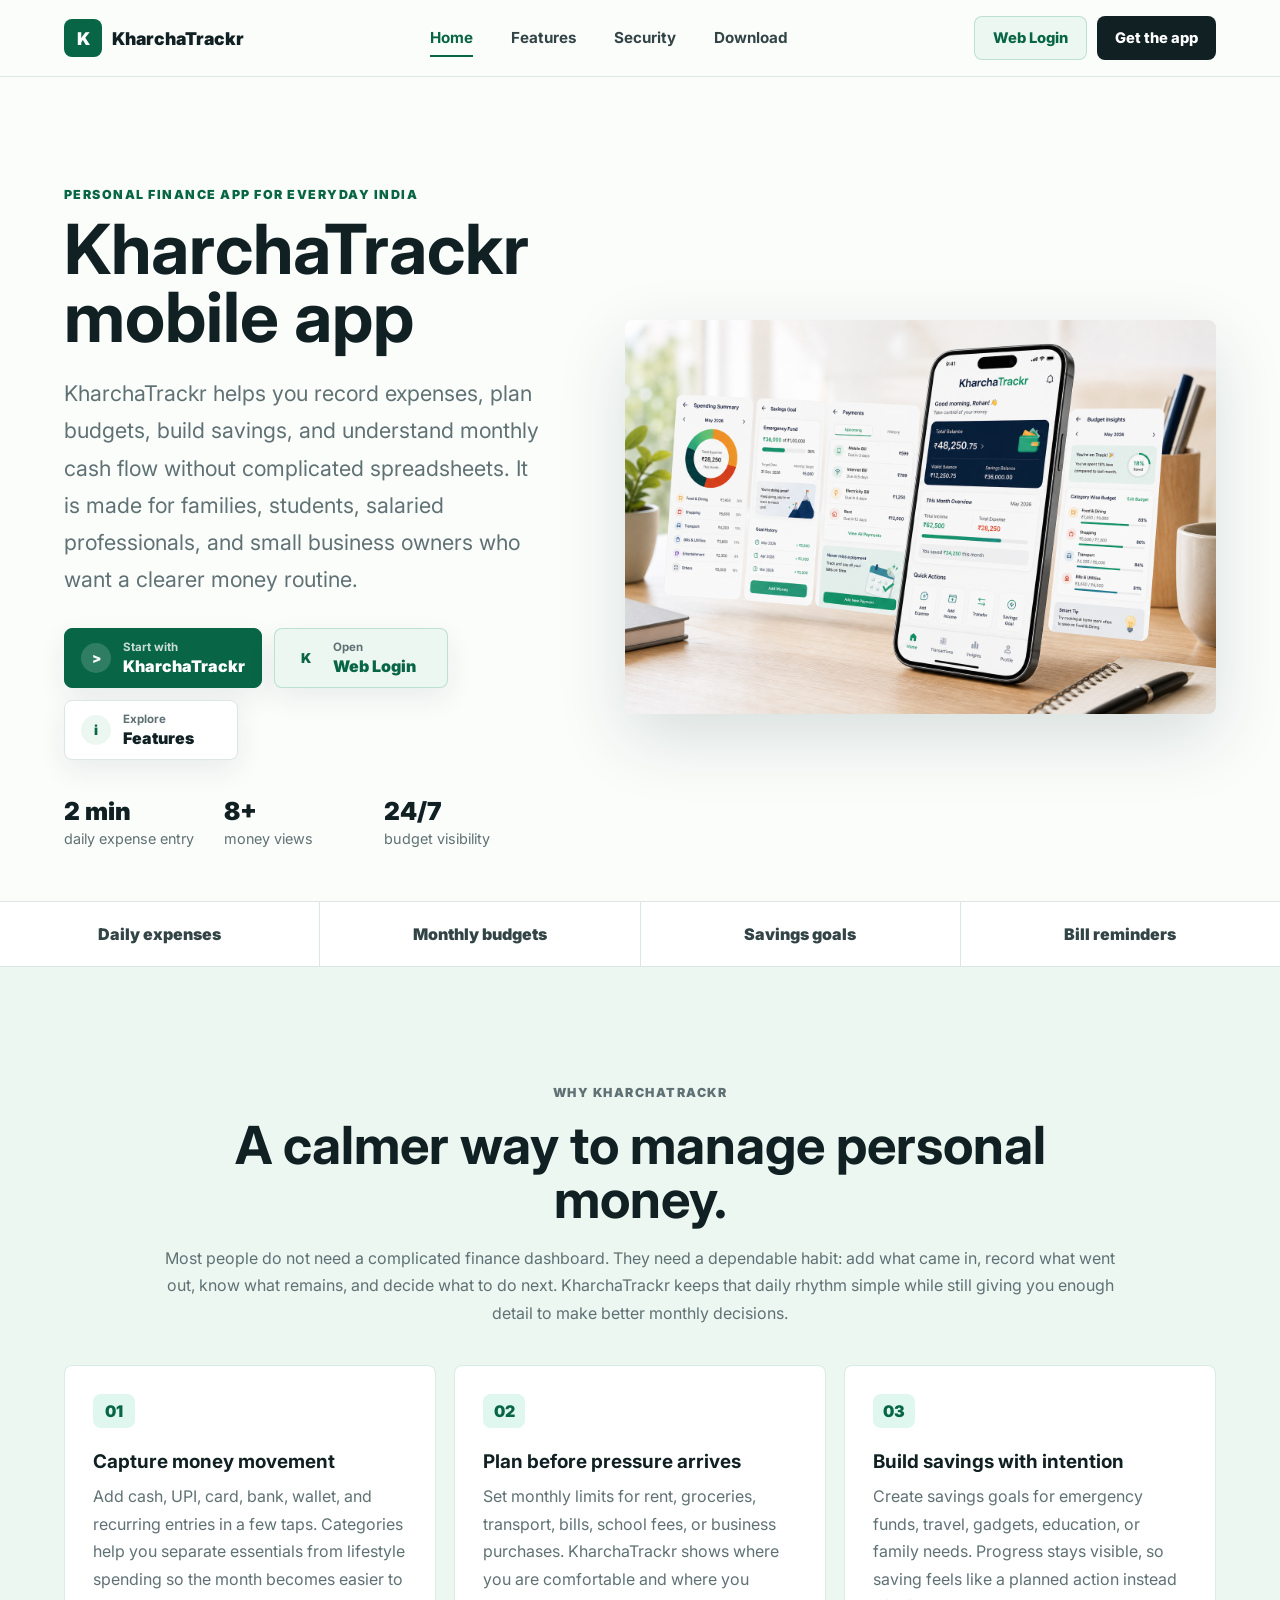
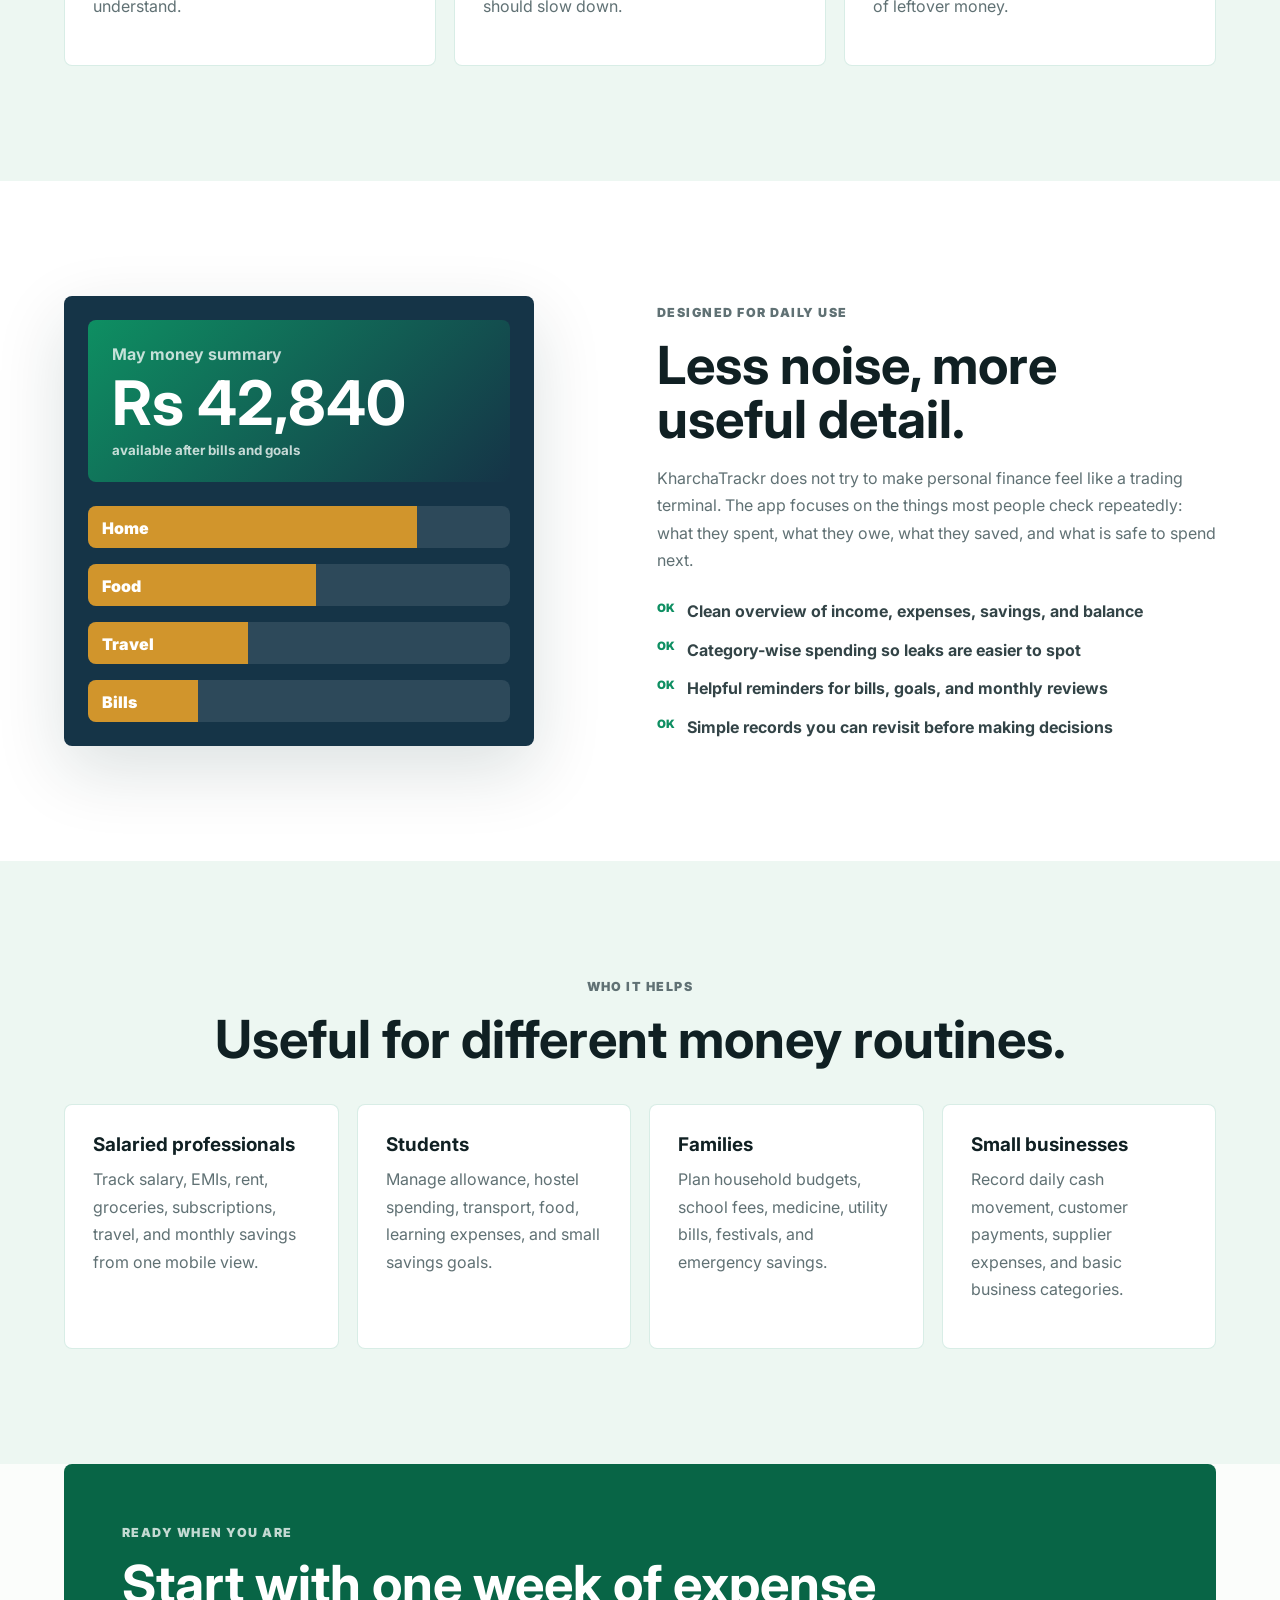
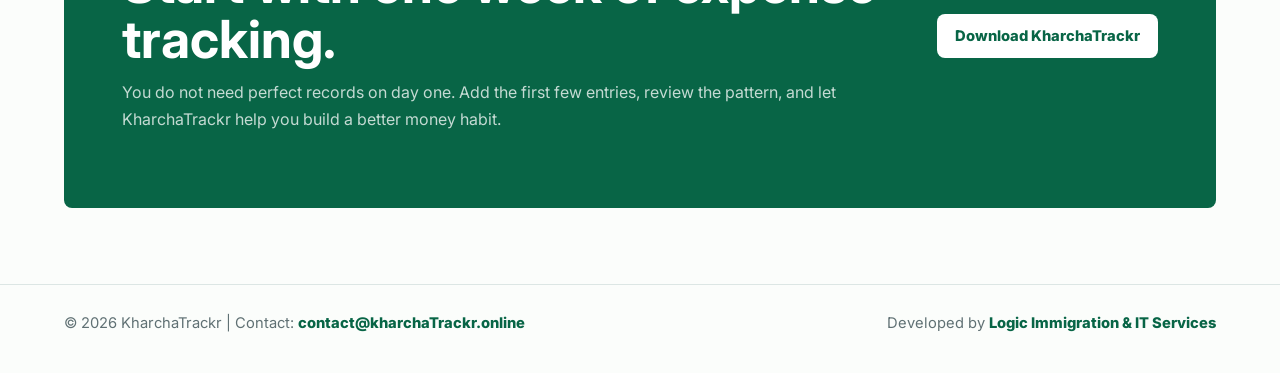
==== commit 4d25f6ed: "update" ====
--- a/index.html
+++ b/index.html
@@ -29,7 +29,10 @@
         <a href="security.html">Security</a>
         <a href="download.html">Download</a>
       </nav>
-      <a class="header-action" href="download.html">Get the app</a>
+      <div class="header-actions">
+        <a class="header-action secondary" href="https://kharchatrackr.web.app" target="_blank" rel="noopener">Web Login</a>
+        <a class="header-action" href="https://play.google.com/store/apps/details?id=com.kharchatrackr.app" target="_blank" rel="noopener">Get the app</a>
+      </div>
     </header>
 
     <main>
@@ -44,11 +47,18 @@
             business owners who want a clearer money routine.
           </p>
           <div class="hero-actions" aria-label="Primary actions">
-            <a class="store-button primary" href="download.html">
+            <a class="store-button primary" href="https://play.google.com/store/apps/details?id=com.kharchatrackr.app" target="_blank" rel="noopener">
               <span class="store-icon" aria-hidden="true">&gt;</span>
               <span>
                 <small>Start with</small>
                 KharchaTrackr
+              </span>
+            </a>
+            <a class="store-button web-login-button" href="https://kharchatrackr.web.app" target="_blank" rel="noopener">
+              <span class="store-icon" aria-hidden="true">K</span>
+              <span>
+                <small>Open</small>
+                Web Login
               </span>
             </a>
             <a class="store-button" href="features.html">
@@ -199,7 +209,7 @@
             better money habit.
           </p>
         </div>
-        <a class="header-action cta-action" href="download.html">Download KharchaTrackr</a>
+        <a class="header-action cta-action" href="https://play.google.com/store/apps/details?id=com.kharchatrackr.app" target="_blank" rel="noopener">Download KharchaTrackr</a>
       </section>
     </main>
 
--- a/styles.css
+++ b/styles.css
@@ -55,6 +55,7 @@
 
 .brand,
 .nav-links,
+.header-actions,
 .hero-actions,
 .hero-stats,
 .download-actions {
@@ -175,6 +176,17 @@
   font-size: 0.92rem;
   font-weight: 800;
   white-space: nowrap;
+}
+
+.header-actions {
+  gap: 10px;
+  min-width: max-content;
+}
+
+.header-action.secondary {
+  color: var(--green-dark);
+  background: var(--mist);
+  border: 1px solid rgba(14, 143, 98, 0.22);
 }
 
 .hero {
@@ -294,6 +306,12 @@
   min-width: 190px;
 }
 
+.web-login-button {
+  color: var(--green-dark);
+  border-color: rgba(14, 143, 98, 0.22);
+  background: var(--mist);
+}
+
 .store-icon {
   display: grid;
   place-items: center;
@@ -872,20 +890,20 @@
     padding-inline: 18px;
   }
 
-  .site-header > .header-action {
+  .site-header > .header-actions {
     display: none;
     grid-column: 1 / -1;
     width: 100%;
   }
 
   .site-header.is-open .nav-links,
-  .site-header.is-open > .header-action {
+  .site-header.is-open > .header-actions {
     display: flex;
     flex-direction: column;
   }
 
-  .site-header.is-open > .header-action {
-    align-items: center;
+  .site-header.is-open > .header-actions {
+    align-items: stretch;
     margin-top: -4px;
   }
 
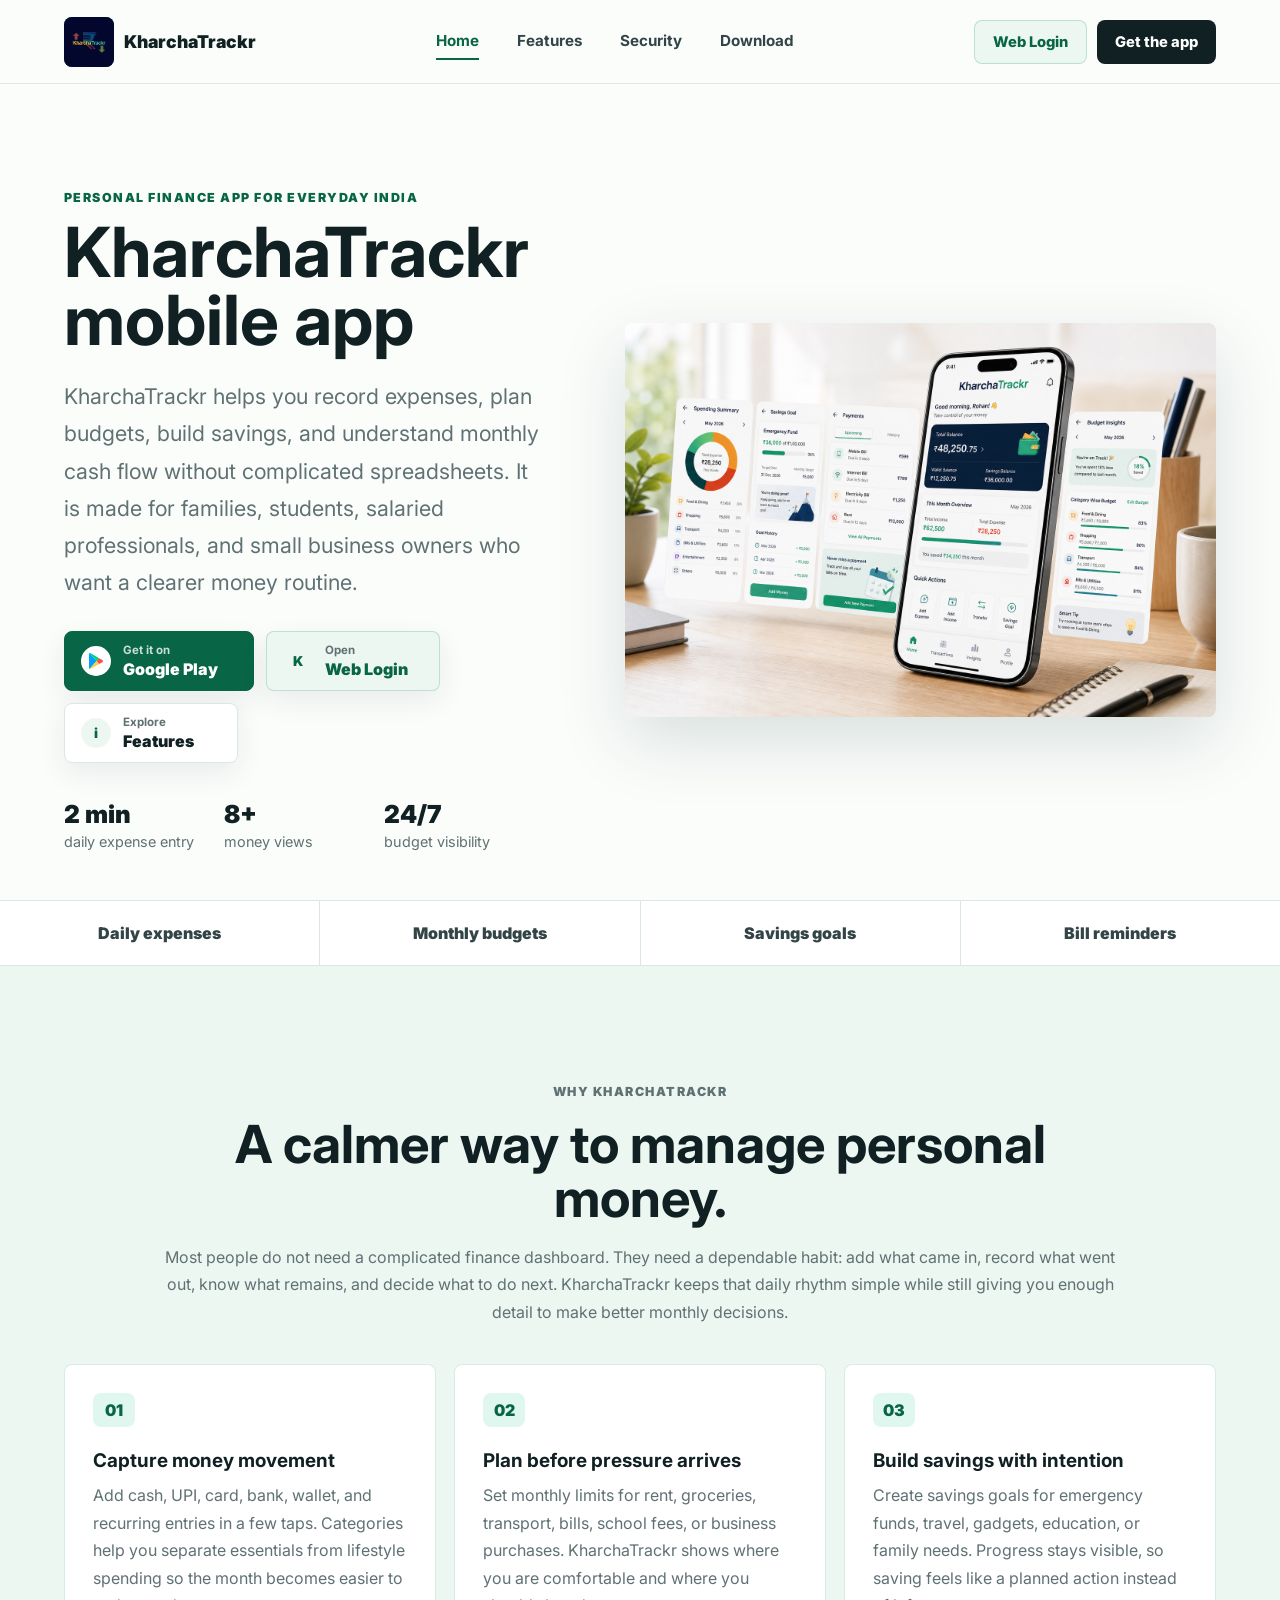
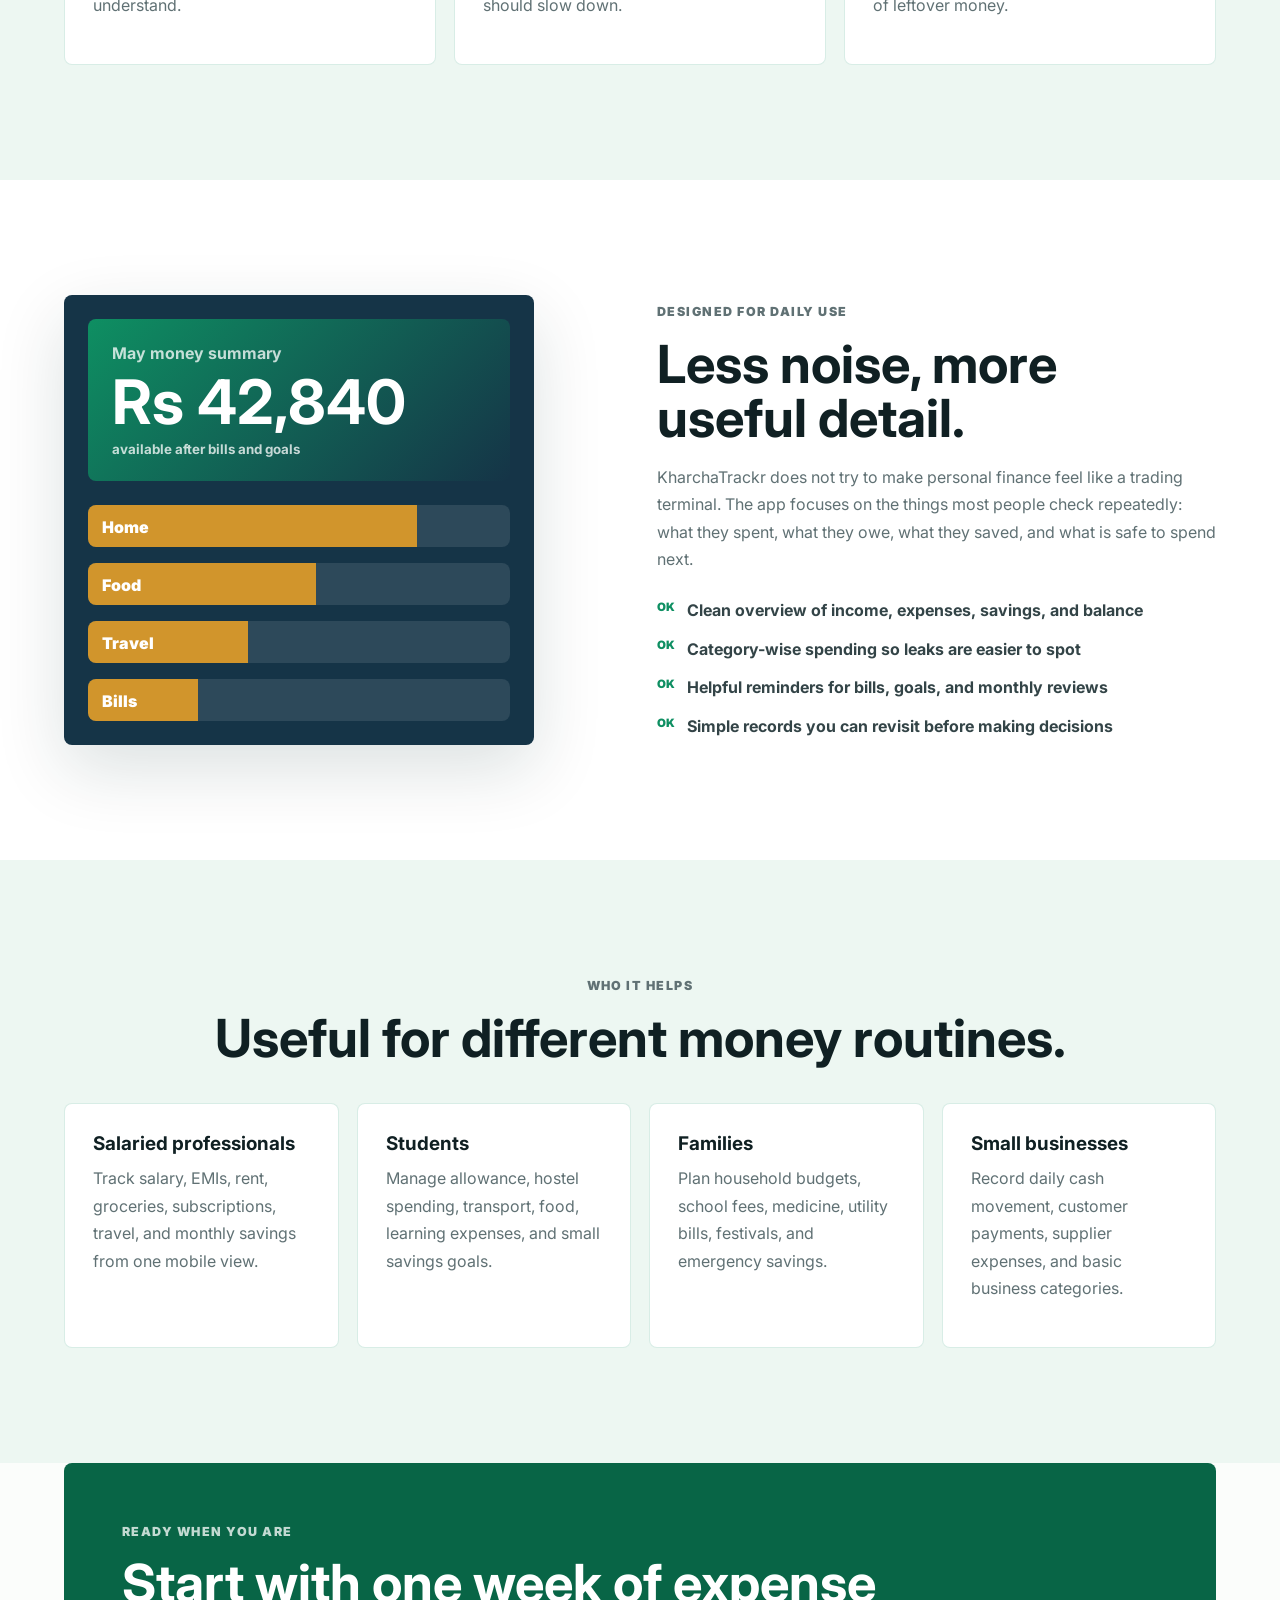
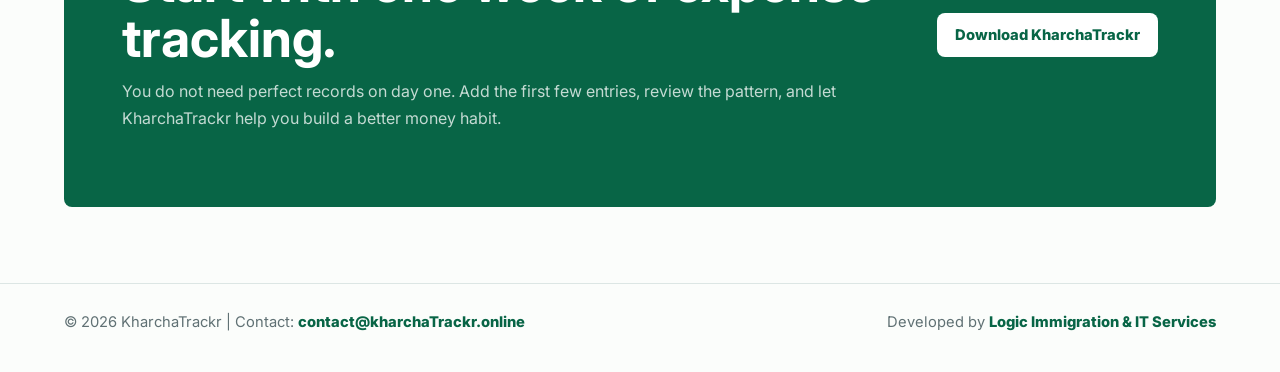
==== commit 9f2fd758: "update" ====
--- a/index.html
+++ b/index.html
@@ -16,7 +16,9 @@
   <body>
     <header class="site-header" aria-label="Primary navigation">
       <a class="brand" href="index.html" aria-label="KharchaTrackr home">
-        <span class="brand-mark">K</span>
+        <span class="brand-mark">
+          <img src="assets/kharchatrackr-logo.png" alt="" aria-hidden="true">
+        </span>
         <span>KharchaTrackr</span>
       </a>
       <button class="menu-button" type="button" aria-expanded="false" aria-controls="main-menu">
@@ -30,7 +32,7 @@
         <a href="download.html">Download</a>
       </nav>
       <div class="header-actions">
-        <a class="header-action secondary" href="https://kharchatrackr.web.app" target="_blank" rel="noopener">Web Login</a>
+        <a class="header-action secondary" href="https://kharchatrackr.web.app">Web Login</a>
         <a class="header-action" href="https://play.google.com/store/apps/details?id=com.kharchatrackr.app" target="_blank" rel="noopener">Get the app</a>
       </div>
     </header>
@@ -46,15 +48,22 @@
             It is made for families, students, salaried professionals, and small
             business owners who want a clearer money routine.
           </p>
-          <div class="hero-actions" aria-label="Primary actions">
-            <a class="store-button primary" href="https://play.google.com/store/apps/details?id=com.kharchatrackr.app" target="_blank" rel="noopener">
-              <span class="store-icon" aria-hidden="true">&gt;</span>
+          <div class="hero-actions download-buttons">
+            <a class="store-button primary play-store-button" href="https://play.google.com/store/apps/details?id=com.kharchatrackr.app" aria-label="Download KharchaTrackr on Google Play" target="_blank" rel="noopener">
+              <span class="store-icon google-play-icon" aria-hidden="true">
+                <svg viewBox="0 0 32 32" focusable="false">
+                  <path class="play-blue" d="M5.6 3.2c-.5.5-.8 1.3-.8 2.2v21.2c0 .9.3 1.7.8 2.2L17 16 5.6 3.2Z"></path>
+                  <path class="play-green" d="m17 16 4.1-4.6L7.6 3.7c-.8-.5-1.5-.6-2-.5L17 16Z"></path>
+                  <path class="play-yellow" d="m17 16-11.4 12.8c.5.1 1.2 0 2-.5l13.5-7.7L17 16Z"></path>
+                  <path class="play-red" d="m21.1 20.6 4.9-2.8c1.6-.9 1.6-2.5 0-3.4l-4.9-2.8L17 16l4.1 4.6Z"></path>
+                </svg>
+              </span>
               <span>
-                <small>Start with</small>
-                KharchaTrackr
+                <small>Get it on</small>
+                Google Play
               </span>
             </a>
-            <a class="store-button web-login-button" href="https://kharchatrackr.web.app" target="_blank" rel="noopener">
+            <a class="store-button web-login-button" href="https://kharchatrackr.web.app">
               <span class="store-icon" aria-hidden="true">K</span>
               <span>
                 <small>Open</small>
--- a/styles.css
+++ b/styles.css
@@ -46,7 +46,7 @@
   align-items: center;
   justify-content: space-between;
   gap: 24px;
-  min-height: 76px;
+  min-height: 84px;
   padding: 16px clamp(20px, 5vw, 76px);
   background: rgba(251, 253, 251, 0.92);
   border-bottom: 1px solid rgba(220, 230, 228, 0.9);
@@ -73,11 +73,18 @@
 .brand-mark {
   display: grid;
   place-items: center;
-  width: 38px;
-  height: 38px;
-  border-radius: 8px;
-  color: var(--white);
+  width: 50px;
+  height: 50px;
+  border-radius: 8px;
+  overflow: hidden;
   background: var(--green-dark);
+}
+
+.brand-mark img {
+  display: block;
+  width: 100%;
+  height: 100%;
+  object-fit: cover;
 }
 
 .nav-links {
@@ -199,7 +206,7 @@
 }
 
 .hero-large {
-  min-height: calc(100vh - 76px);
+  min-height: calc(100vh - 84px);
 }
 
 .hero-copy {
@@ -1013,8 +1020,8 @@
   }
 
   .brand-mark {
-    width: 34px;
-    height: 34px;
+    width: 42px;
+    height: 42px;
   }
 
   .menu-button {
